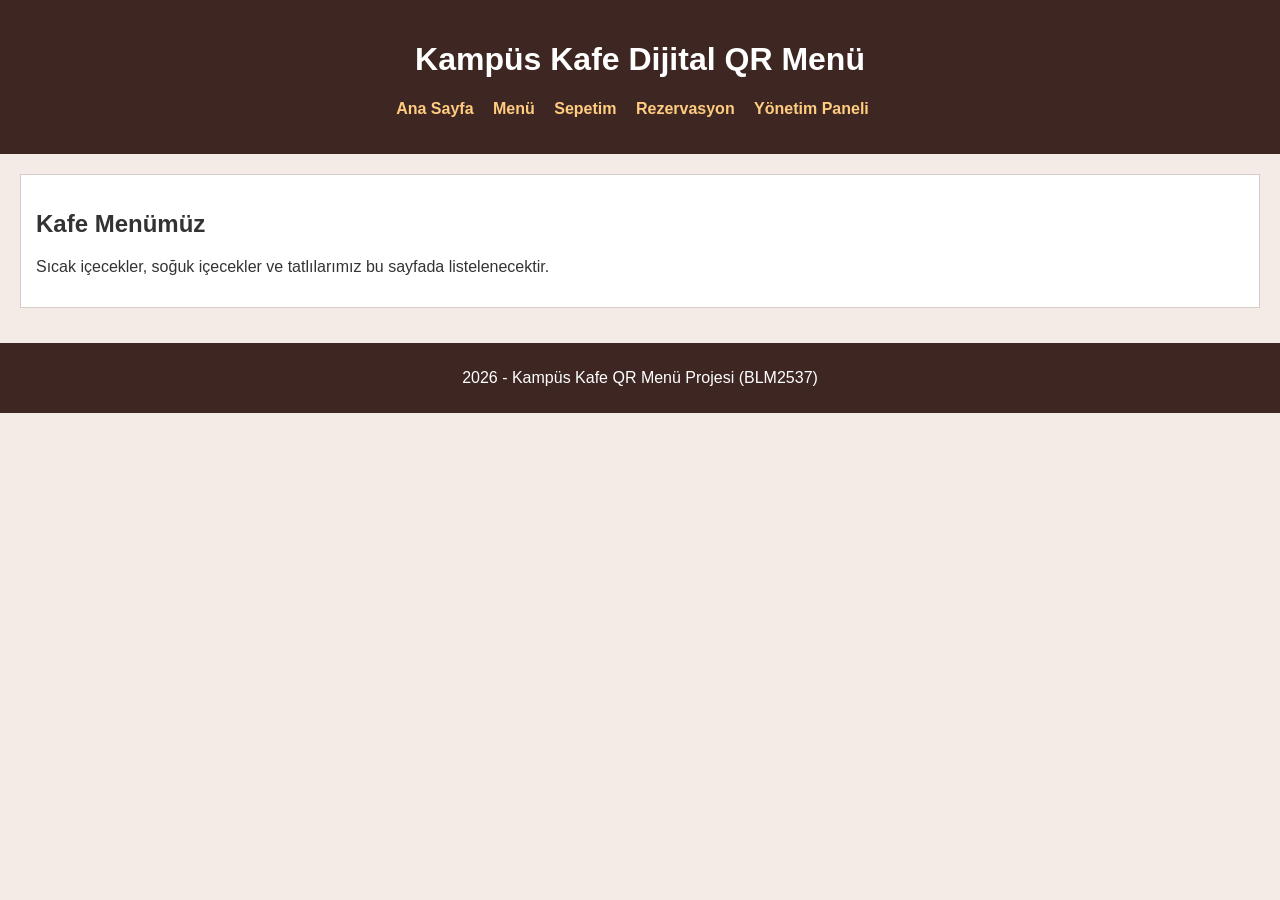
==== menu.html @ 47f8cc18 "Add files via upload" ====
<!DOCTYPE html>
<html lang="tr">
<head>
    <meta charset="UTF-8">
    <title>Kafe QR Menü - Menü</title>
    <link rel="stylesheet" href="style.css">
</head>
<body>
    <header>
        <h1>Kampüs Kafe Dijital QR Menü</h1>
        <nav>
            <ul>
                <li><a href="index.html">Ana Sayfa</a></li>
                <li><a href="menu.html">Menü</a></li>
                <li><a href="sepet.html">Sepetim</a></li>
                <li><a href="rezervasyon.html">Rezervasyon</a></li>
                <li><a href="yonetim.html">Yönetim Paneli</a></li>
            </ul>
        </nav>
    </header>

    <main>
        <section>
            <h2>Kafe Menümüz</h2>
            <p>Sıcak içecekler, soğuk içecekler ve tatlılarımız bu sayfada listelenecektir.</p>
        </section>
    </main>

    <footer>
        <p>2026 - Kampüs Kafe QR Menü Projesi (BLM2537)</p>
    </footer>
</body>
</html>
---- style.css ----
body {
    background-color: #f5ebe6;
    color: #333333;
    font-family: Arial, sans-serif;
    margin: 0;
    padding: 0;
}

header {
    background-color: #3e2723;
    color: #ffffff;
    padding: 20px;
    text-align: center;
}

nav ul {
    list-style-type: none;
    padding: 0;
}

nav ul li {
    display: inline;
    margin-right: 15px;
}

nav ul li a {
    color: #ffcc80;
    text-decoration: none;
    font-weight: bold;
}

main {
    padding: 20px;
}

section {
    background-color: #ffffff;
    padding: 15px;
    margin-bottom: 15px;
    border: 1px solid #d7ccc8;
}

footer {
    background-color: #3e2723;
    color: #ffffff;
    text-align: center;
    padding: 10px;
}
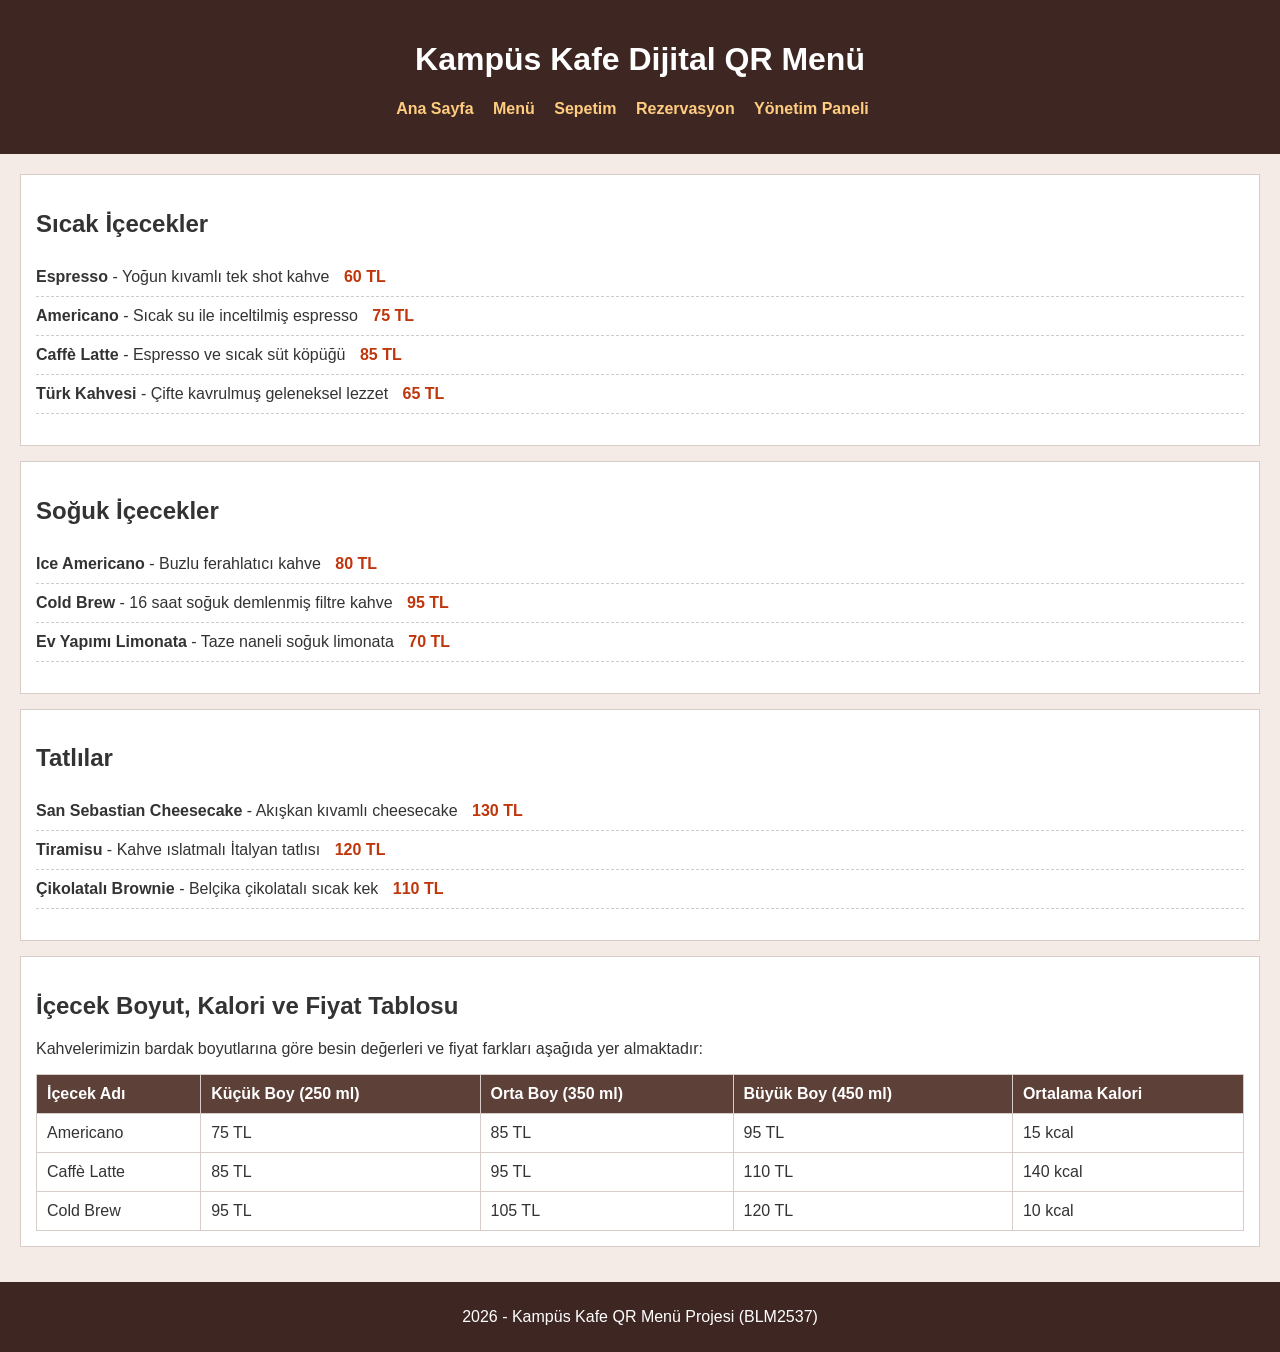
==== commit 70957939: "Add files via upload" ====
--- a/menu.html
+++ b/menu.html
@@ -21,8 +21,70 @@
 
     <main>
         <section>
-            <h2>Kafe Menümüz</h2>
-            <p>Sıcak içecekler, soğuk içecekler ve tatlılarımız bu sayfada listelenecektir.</p>
+            <h2>Sıcak İçecekler</h2>
+            <ul class="urun-listesi">
+                <li><strong>Espresso</strong> - Yoğun kıvamlı tek shot kahve <span class="fiyat">60 TL</span></li>
+                <li><strong>Americano</strong> - Sıcak su ile inceltilmiş espresso <span class="fiyat">75 TL</span></li>
+                <li><strong>Caffè Latte</strong> - Espresso ve sıcak süt köpüğü <span class="fiyat">85 TL</span></li>
+                <li><strong>Türk Kahvesi</strong> - Çifte kavrulmuş geleneksel lezzet <span class="fiyat">65 TL</span></li>
+            </ul>
+        </section>
+
+        <section>
+            <h2>Soğuk İçecekler</h2>
+            <ul class="urun-listesi">
+                <li><strong>Ice Americano</strong> - Buzlu ferahlatıcı kahve <span class="fiyat">80 TL</span></li>
+                <li><strong>Cold Brew</strong> - 16 saat soğuk demlenmiş filtre kahve <span class="fiyat">95 TL</span></li>
+                <li><strong>Ev Yapımı Limonata</strong> - Taze naneli soğuk limonata <span class="fiyat">70 TL</span></li>
+            </ul>
+        </section>
+
+        <section>
+            <h2>Tatlılar</h2>
+            <ul class="urun-listesi">
+                <li><strong>San Sebastian Cheesecake</strong> - Akışkan kıvamlı cheesecake <span class="fiyat">130 TL</span></li>
+                <li><strong>Tiramisu</strong> - Kahve ıslatmalı İtalyan tatlısı <span class="fiyat">120 TL</span></li>
+                <li><strong>Çikolatalı Brownie</strong> - Belçika çikolatalı sıcak kek <span class="fiyat">110 TL</span></li>
+            </ul>
+        </section>
+
+        <section>
+            <h2>İçecek Boyut, Kalori ve Fiyat Tablosu</h2>
+            <p>Kahvelerimizin bardak boyutlarına göre besin değerleri ve fiyat farkları aşağıda yer almaktadır:</p>
+            <table>
+                <thead>
+                    <tr>
+                        <th>İçecek Adı</th>
+                        <th>Küçük Boy (250 ml)</th>
+                        <th>Orta Boy (350 ml)</th>
+                        <th>Büyük Boy (450 ml)</th>
+                        <th>Ortalama Kalori</th>
+                    </tr>
+                </thead>
+                <tbody>
+                    <tr>
+                        <td>Americano</td>
+                        <td>75 TL</td>
+                        <td>85 TL</td>
+                        <td>95 TL</td>
+                        <td>15 kcal</td>
+                    </tr>
+                    <tr>
+                        <td>Caffè Latte</td>
+                        <td>85 TL</td>
+                        <td>95 TL</td>
+                        <td>110 TL</td>
+                        <td>140 kcal</td>
+                    </tr>
+                    <tr>
+                        <td>Cold Brew</td>
+                        <td>95 TL</td>
+                        <td>105 TL</td>
+                        <td>120 TL</td>
+                        <td>10 kcal</td>
+                    </tr>
+                </tbody>
+            </table>
         </section>
     </main>
 
--- a/style.css
+++ b/style.css
@@ -45,4 +45,37 @@
     color: #ffffff;
     text-align: center;
     padding: 10px;
+}
+
+.urun-listesi {
+    list-style-type: none;
+    padding: 0;
+}
+
+.urun-listesi li {
+    padding: 10px 0;
+    border-bottom: 1px dashed #cccccc;
+}
+
+.fiyat {
+    color: #bf360c;
+    font-weight: bold;
+    margin-left: 10px;
+}
+
+table {
+    width: 100%;
+    border-collapse: collapse;
+    margin-top: 15px;
+}
+
+th, td {
+    border: 1px solid #d7ccc8;
+    padding: 10px;
+    text-align: left;
+}
+
+th {
+    background-color: #5d4037;
+    color: #ffffff;
 }
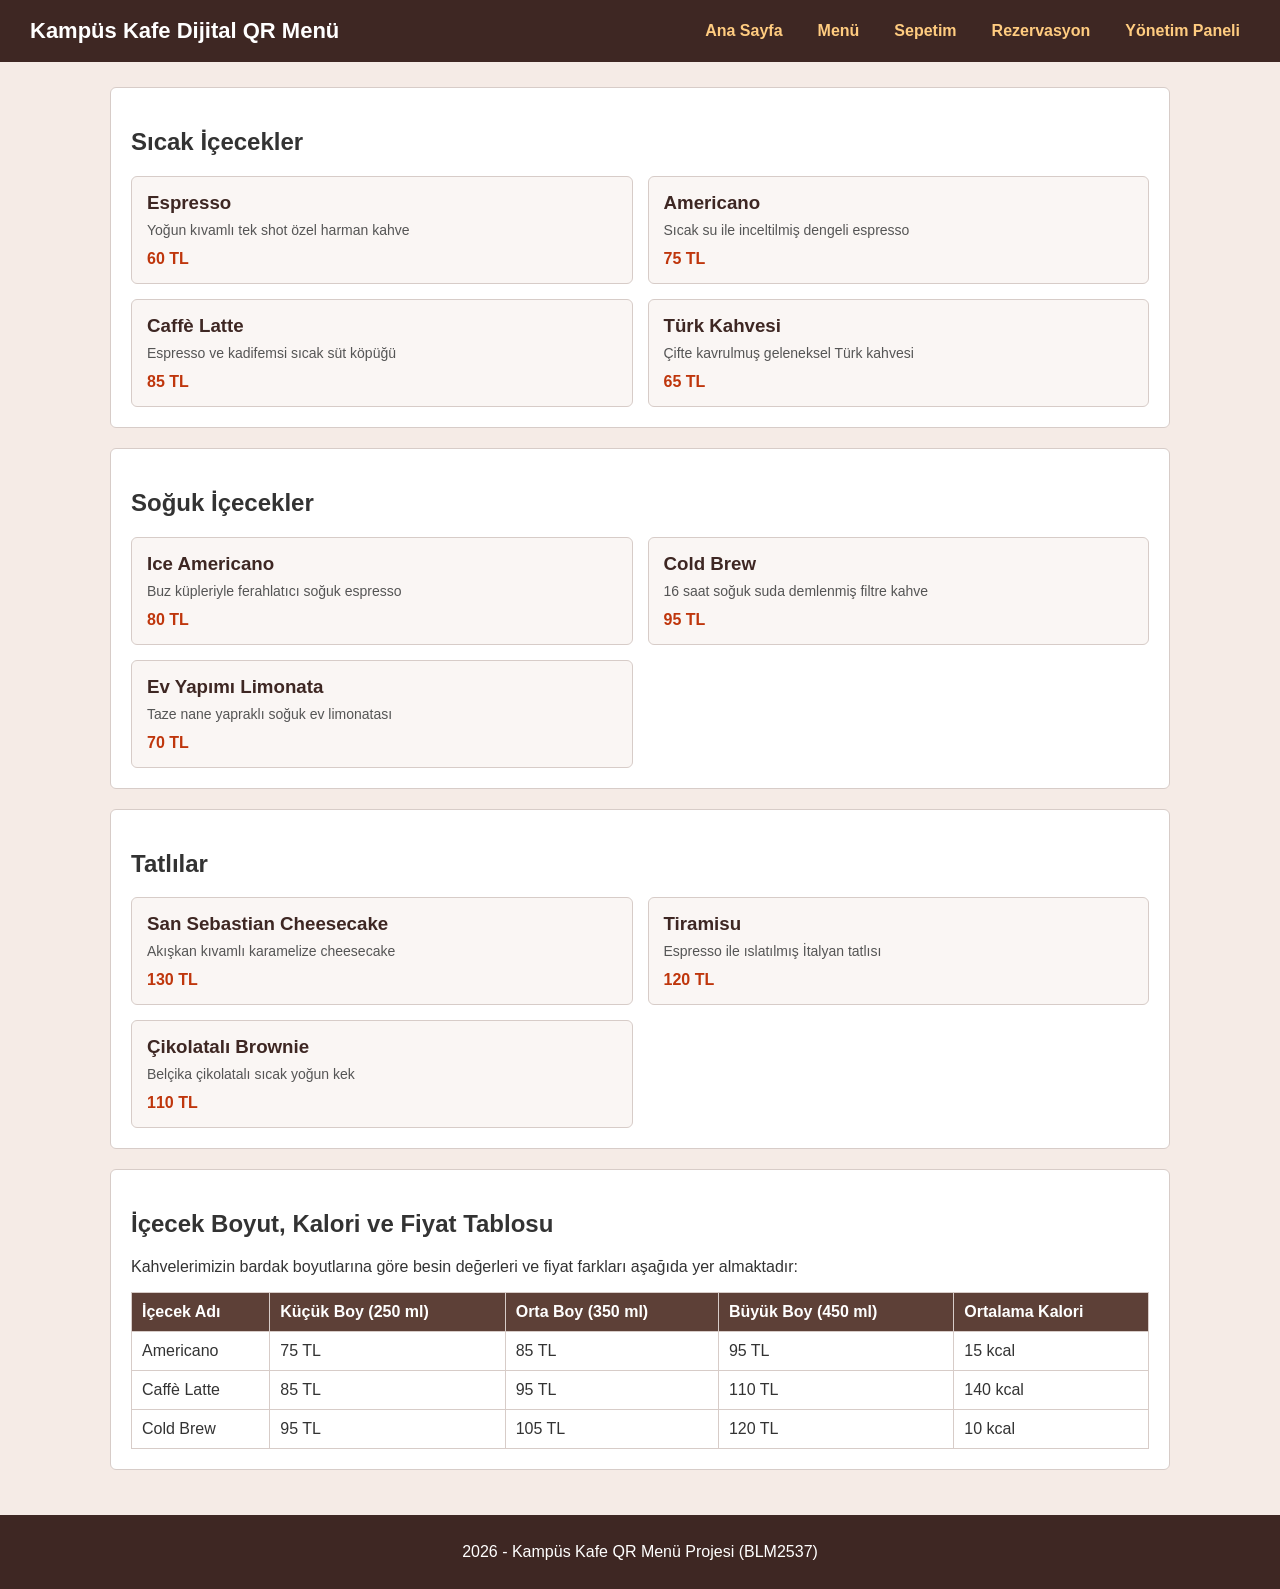
==== commit 92a5cdc4: "Add files via upload" ====
--- a/menu.html
+++ b/menu.html
@@ -7,7 +7,7 @@
 </head>
 <body>
     <header>
-        <h1>Kampüs Kafe Dijital QR Menü</h1>
+        <div class="logo">Kampüs Kafe Dijital QR Menü</div>
         <nav>
             <ul>
                 <li><a href="index.html">Ana Sayfa</a></li>
@@ -22,30 +22,70 @@
     <main>
         <section>
             <h2>Sıcak İçecekler</h2>
-            <ul class="urun-listesi">
-                <li><strong>Espresso</strong> - Yoğun kıvamlı tek shot kahve <span class="fiyat">60 TL</span></li>
-                <li><strong>Americano</strong> - Sıcak su ile inceltilmiş espresso <span class="fiyat">75 TL</span></li>
-                <li><strong>Caffè Latte</strong> - Espresso ve sıcak süt köpüğü <span class="fiyat">85 TL</span></li>
-                <li><strong>Türk Kahvesi</strong> - Çifte kavrulmuş geleneksel lezzet <span class="fiyat">65 TL</span></li>
-            </ul>
+            <div class="urun-grid">
+                <article class="urun-karti">
+                    <h3>Espresso</h3>
+                    <p>Yoğun kıvamlı tek shot özel harman kahve</p>
+                    <span class="fiyat">60 TL</span>
+                </article>
+                <article class="urun-karti">
+                    <h3>Americano</h3>
+                    <p>Sıcak su ile inceltilmiş dengeli espresso</p>
+                    <span class="fiyat">75 TL</span>
+                </article>
+                <article class="urun-karti">
+                    <h3>Caffè Latte</h3>
+                    <p>Espresso ve kadifemsi sıcak süt köpüğü</p>
+                    <span class="fiyat">85 TL</span>
+                </article>
+                <article class="urun-karti">
+                    <h3>Türk Kahvesi</h3>
+                    <p>Çifte kavrulmuş geleneksel Türk kahvesi</p>
+                    <span class="fiyat">65 TL</span>
+                </article>
+            </div>
         </section>
 
         <section>
             <h2>Soğuk İçecekler</h2>
-            <ul class="urun-listesi">
-                <li><strong>Ice Americano</strong> - Buzlu ferahlatıcı kahve <span class="fiyat">80 TL</span></li>
-                <li><strong>Cold Brew</strong> - 16 saat soğuk demlenmiş filtre kahve <span class="fiyat">95 TL</span></li>
-                <li><strong>Ev Yapımı Limonata</strong> - Taze naneli soğuk limonata <span class="fiyat">70 TL</span></li>
-            </ul>
+            <div class="urun-grid">
+                <article class="urun-karti">
+                    <h3>Ice Americano</h3>
+                    <p>Buz küpleriyle ferahlatıcı soğuk espresso</p>
+                    <span class="fiyat">80 TL</span>
+                </article>
+                <article class="urun-karti">
+                    <h3>Cold Brew</h3>
+                    <p>16 saat soğuk suda demlenmiş filtre kahve</p>
+                    <span class="fiyat">95 TL</span>
+                </article>
+                <article class="urun-karti">
+                    <h3>Ev Yapımı Limonata</h3>
+                    <p>Taze nane yapraklı soğuk ev limonatası</p>
+                    <span class="fiyat">70 TL</span>
+                </article>
+            </div>
         </section>
 
         <section>
             <h2>Tatlılar</h2>
-            <ul class="urun-listesi">
-                <li><strong>San Sebastian Cheesecake</strong> - Akışkan kıvamlı cheesecake <span class="fiyat">130 TL</span></li>
-                <li><strong>Tiramisu</strong> - Kahve ıslatmalı İtalyan tatlısı <span class="fiyat">120 TL</span></li>
-                <li><strong>Çikolatalı Brownie</strong> - Belçika çikolatalı sıcak kek <span class="fiyat">110 TL</span></li>
-            </ul>
+            <div class="urun-grid">
+                <article class="urun-karti">
+                    <h3>San Sebastian Cheesecake</h3>
+                    <p>Akışkan kıvamlı karamelize cheesecake</p>
+                    <span class="fiyat">130 TL</span>
+                </article>
+                <article class="urun-karti">
+                    <h3>Tiramisu</h3>
+                    <p>Espresso ile ıslatılmış İtalyan tatlısı</p>
+                    <span class="fiyat">120 TL</span>
+                </article>
+                <article class="urun-karti">
+                    <h3>Çikolatalı Brownie</h3>
+                    <p>Belçika çikolatalı sıcak yoğun kek</p>
+                    <span class="fiyat">110 TL</span>
+                </article>
+            </div>
         </section>
 
         <section>
--- a/style.css
+++ b/style.css
@@ -1,50 +1,134 @@
+* {
+    box-sizing: border-box;
+}
+
 body {
     background-color: #f5ebe6;
     color: #333333;
     font-family: Arial, sans-serif;
     margin: 0;
     padding: 0;
+    display: flex;
+    flex-direction: column;
+    min-height: 100vh;
 }
 
 header {
     background-color: #3e2723;
     color: #ffffff;
-    padding: 20px;
-    text-align: center;
+    padding: 18px 30px;
+    display: flex;
+    justify-content: space-between;
+    align-items: center;
+}
+
+.logo {
+    font-size: 22px;
+    font-weight: bold;
+    color: #ffffff;
 }
 
 nav ul {
     list-style-type: none;
-    padding: 0;
-}
-
-nav ul li {
-    display: inline;
-    margin-right: 15px;
+    margin: 0;
+    padding: 0;
+    display: flex;
+    gap: 15px;
 }
 
 nav ul li a {
     color: #ffcc80;
     text-decoration: none;
     font-weight: bold;
+    padding: 6px 10px;
+}
+
+nav ul li a:hover {
+    background-color: #5d4037;
+    border-radius: 4px;
 }
 
 main {
-    padding: 20px;
+    flex: 1;
+    max-width: 1100px;
+    width: 100%;
+    margin: 0 auto;
+    padding: 25px 20px;
 }
 
 section {
     background-color: #ffffff;
+    padding: 20px;
+    margin-bottom: 20px;
+    border: 1px solid #d7ccc8;
+    border-radius: 6px;
+}
+
+.hero {
+    text-align: center;
+    padding: 35px 20px;
+}
+
+.hero h1 {
+    color: #3e2723;
+    margin-top: 0;
+}
+
+.bilgi-kapsayici {
+    display: flex;
+    gap: 20px;
+    justify-content: space-between;
+    background-color: transparent;
+    border: none;
+    padding: 0;
+}
+
+.bilgi-karti {
+    flex: 1;
+    background-color: #ffffff;
+    padding: 20px;
+    border: 1px solid #d7ccc8;
+    border-radius: 6px;
+}
+
+.bilgi-karti h2 {
+    color: #3e2723;
+    margin-top: 0;
+}
+
+.urun-grid {
+    display: grid;
+    grid-template-columns: repeat(2, 1fr);
+    gap: 15px;
+    margin-top: 15px;
+}
+
+.urun-karti {
+    background-color: #faf6f4;
+    border: 1px solid #d7ccc8;
+    border-radius: 6px;
     padding: 15px;
-    margin-bottom: 15px;
-    border: 1px solid #d7ccc8;
+    display: flex;
+    flex-direction: column;
+    justify-content: space-between;
+}
+
+.urun-karti h3 {
+    margin: 0 0 8px 0;
+    color: #3e2723;
+}
+
+.urun-karti p {
+    margin: 0 0 12px 0;
+    font-size: 14px;
+    color: #555555;
 }
 
 footer {
     background-color: #3e2723;
     color: #ffffff;
     text-align: center;
-    padding: 10px;
+    padding: 12px;
 }
 
 .urun-listesi {
@@ -60,7 +144,7 @@
 .fiyat {
     color: #bf360c;
     font-weight: bold;
-    margin-left: 10px;
+    font-size: 16px;
 }
 
 table {
@@ -78,4 +162,44 @@
 th {
     background-color: #5d4037;
     color: #ffffff;
+}
+
+.form-grup {
+    margin-bottom: 15px;
+}
+
+label {
+    display: block;
+    font-weight: bold;
+    margin-bottom: 5px;
+    color: #3e2723;
+}
+
+input, select, textarea {
+    width: 100%;
+    padding: 8px;
+    border: 1px solid #bcaaa4;
+    box-sizing: border-box;
+    font-family: Arial, sans-serif;
+}
+
+.buton {
+    display: inline-block;
+    background-color: #5d4037;
+    color: #ffffff;
+    padding: 10px 20px;
+    border: none;
+    border-radius: 4px;
+    cursor: pointer;
+    font-weight: bold;
+    text-decoration: none;
+}
+
+.buton:hover {
+    background-color: #3e2723;
+}
+
+.toplam-tutar {
+    margin-top: 15px;
+    font-size: 18px;
 }
